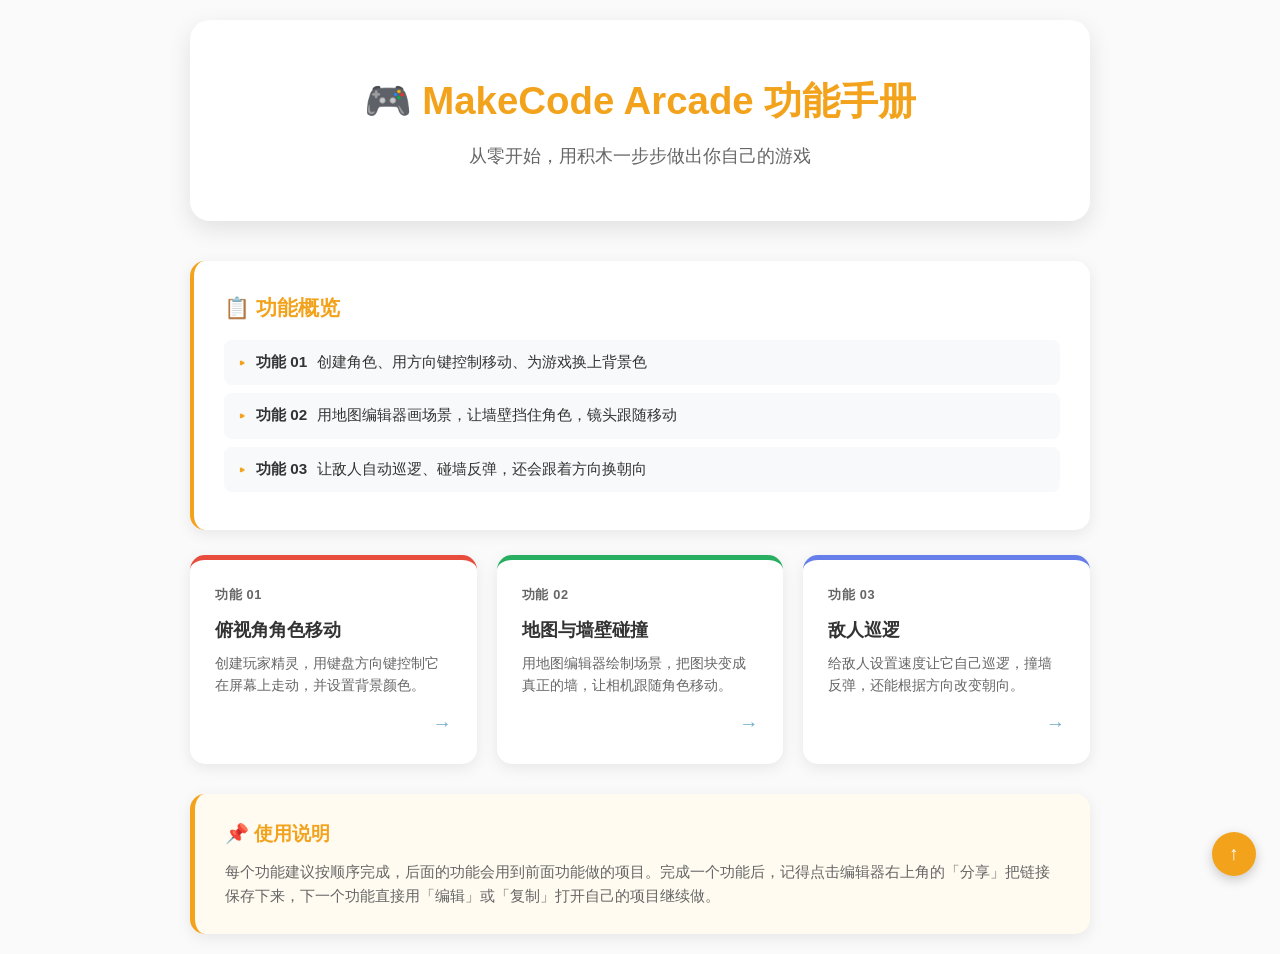
==== index.html @ 5dc2c2de "init" ====
<!DOCTYPE html>
<html lang="zh-CN">
<head>
<meta charset="UTF-8">
<meta name="viewport" content="width=device-width, initial-scale=1.0">
<title>MakeCode Arcade 课程 · 功能手册</title>
<link rel="stylesheet" href="styles.css">
<script src="config.js"></script>
</head>
<body>
<div class="container">

<!-- 页头 -->
<div class="index-header">
<h1>🎮 MakeCode Arcade 功能手册</h1>
<p class="subtitle">从零开始，用积木一步步做出你自己的游戏</p>
</div>

<!-- 功能概览 -->
<div class="content-card features-card">
<div class="section-title">📋 功能概览</div>
<ul class="feature-list">
<li data-module="1"><strong>功能 01</strong> 创建角色、用方向键控制移动、为游戏换上背景色</li>
<li data-module="2"><strong>功能 02</strong> 用地图编辑器画场景，让墙壁挡住角色，镜头跟随移动</li>
<li data-module="3"><strong>功能 03</strong> 让敌人自动巡逻、碰墙反弹，还会跟着方向换朝向</li>
</ul>
</div>

<!-- 功能入口卡片
     需要新增功能时：复制下面一张 <a> 卡片，改链接、标题和描述即可。
     卡片会自动按顺序配色（第 4 张为橙色、第 5 张为蓝色、第 6 张为红色……） -->
<div class="module-grid module-grid-3">
<a href="module-01.html" class="module-card" data-module="1">
<div class="module-num">功能 01</div>
<h2>俯视角角色移动</h2>
<p>创建玩家精灵，用键盘方向键控制它在屏幕上走动，并设置背景颜色。</p>
<div class="arrow">→</div>
</a>
<a href="module-02.html" class="module-card" data-module="2">
<div class="module-num">功能 02</div>
<h2>地图与墙壁碰撞</h2>
<p>用地图编辑器绘制场景，把图块变成真正的墙，让相机跟随角色移动。</p>
<div class="arrow">→</div>
</a>
<a href="module-03.html" class="module-card" data-module="3">
<div class="module-num">功能 03</div>
<h2>敌人巡逻</h2>
<p>给敌人设置速度让它自己巡逻，撞墙反弹，还能根据方向改变朝向。</p>
<div class="arrow">→</div>
</a>
</div>

<!-- 使用说明 -->
<div class="note-card">
<h2>📌 使用说明</h2>
<p>每个功能建议按顺序完成，后面的功能会用到前面功能做的项目。完成一个功能后，记得点击编辑器右上角的「分享」把链接保存下来，下一个功能直接用「编辑」或「复制」打开自己的项目继续做。</p>
</div>

</div>
<button class="back-to-top" onclick="window.scrollTo({top: 0, behavior: 'smooth'})">↑</button>
</body>
</html>
---- styles.css ----
/* =========================================================
   网页课件风格模板 · styles.css
   ---------------------------------------------------------
   使用步骤：
   1. 把「课件模板」文件夹复制成你的新课件目录
   2. 总览页用 index.html 的骨架，内容页用 module.html 的骨架
   3. 换整套配色：改下方 :root 里的主题色变量即可
   4. 内容页换模块专属色：在该页 <head> 中覆盖 --page-accent 和
      --page-soft 两个变量，无需再写其他样式

   常用模块色示例（内容页 <style> 里覆盖）：
   :root { --page-accent:#27ae60; --page-soft:#f0f9ff; }  绿色
   :root { --page-accent:#e74c3c; --page-soft:#fff5f5; }  红色
   :root { --page-accent:#8e44ad; --page-soft:#f9f5ff; }  紫色
   :root { --page-accent:#F3A21C; --page-soft:#fffbf0; }  橙色
   ========================================================= */

* {
    margin: 0;
    padding: 0;
    box-sizing: border-box;
}

:root {
    /* === 主题色（换一套课件只改这里） === */
    --primary: #F3A21C;     /* 主色：大标题 / 老师注记 / 返回顶部 */
    --secondary: #72ACC8;   /* 辅色：返回导航 / 节点树子项 */
    --accent: #667eea;      /* 强调色：卡片左边线 / 代码块 */
    --bg: #fafafa;
    --card-bg: #ffffff;
    --text: #333333;
    --text-muted: #666666;
    --border: #e0e0e0;

    /* === 内容页模块色（在该页 <head> 里覆盖） === */
    --page-accent: #667eea;  /* 本页强调色：步骤编号 / 步骤卡片左边线 */
    --page-soft: #f5f7ff;    /* 本页流程图浅色底 */
}

body {
    font-family: 'Segoe UI', Tahoma, Geneva, Verdana, sans-serif;
    line-height: 1.6;
    color: var(--text);
    background: var(--bg);
    min-height: 100vh;
    padding: 20px;
}

/* === 布局容器 === */
.container {
    max-width: 900px;
    margin: 0 auto;
}

.container-wide {
    max-width: 1200px;
    margin: 0 auto;
}

/* === 返回导航 === */
.back-nav {
    display: inline-flex;
    align-items: center;
    gap: 8px;
    color: var(--secondary);
    text-decoration: none;
    font-size: 0.95em;
    font-weight: 500;
    margin-bottom: 30px;
    padding: 8px 16px;
    background: white;
    border-radius: 25px;
    box-shadow: 0 2px 8px rgba(0,0,0,0.08);
    transition: all 0.3s ease;
}

.back-nav:hover {
    background: var(--secondary);
    color: white;
    box-shadow: 0 4px 15px rgba(114,172,200,0.4);
}

/* === 内容页页头 === */
.page-header {
    background: white;
    border-radius: 20px;
    padding: 40px;
    text-align: center;
    box-shadow: 0 8px 25px rgba(0,0,0,0.1);
    margin-bottom: 40px;
}

.page-header .module-tag {
    display: inline-block;
    background: var(--primary);
    color: white;
    padding: 4px 16px;
    border-radius: 20px;
    font-size: 0.85em;
    font-weight: 600;
    margin-bottom: 12px;
}

.page-header h1 {
    font-size: 2em;
    color: var(--text);
    margin-bottom: 8px;
}

.page-header p {
    color: var(--text-muted);
    font-size: 1.1em;
}

/* === 内容卡片 === */
.content-card {
    background: white;
    border-radius: 15px;
    padding: 30px;
    margin-bottom: 25px;
    box-shadow: 0 4px 15px rgba(0,0,0,0.08);
    border-left: 4px solid var(--accent);
    transition: all 0.3s ease;
}

.content-card:hover {
    box-shadow: 0 8px 25px rgba(0,0,0,0.12);
}

.content-card.features-card { border-left-color: var(--primary); }
.content-card.tree-card    { border-left-color: var(--secondary); }
.content-card.logic-card   { border-left-color: var(--accent); }

.section-title {
    font-size: 1.3em;
    font-weight: 600;
    margin-bottom: 16px;
    color: var(--primary);
    display: flex;
    align-items: center;
    gap: 8px;
}

.tree-card .section-title  { color: var(--secondary); }
.logic-card .section-title { color: var(--accent); }

/* === 步骤卡片（内容页） ===
   颜色跟随本页 --page-accent 变量 */
.step-card {
    border-left-color: var(--page-accent);
}

.step-card .section-title {
    color: var(--page-accent);
}

.step-card .code-block {
    border-left-color: var(--page-accent);
}

.step-num {
    display: inline-block;
    background: var(--page-accent);
    color: white;
    padding: 2px 10px;
    border-radius: 12px;
    font-size: 0.85em;
    margin-right: 8px;
}

/* === 步骤操作说明列表 ===
   只作用于步骤卡片里的有序列表，避免影响卡片内的检查清单等 */
.step-card ol {
    list-style: none;
    padding: 0;
    margin: 8px 0 0;
    counter-reset: step-item;
}

.step-card ol li {
    counter-increment: step-item;
    position: relative;
    padding: 6px 0 6px 28px;
    font-size: 0.95em;
    line-height: 1.55;
}

.step-card ol li::before {
    content: counter(step-item) ".";
    position: absolute;
    left: 0;
    top: 6px;
    color: var(--page-accent);
    font-weight: 600;
    font-size: 0.9em;
    width: 22px;
    padding-right: 4px;
    text-align: right;
    box-sizing: border-box;
}

/* === 步骤插图尺寸统一 ===
   通过内联 style 精确控制每张图宽度；
   以下 class 只设高度自动与最大宽度保护 */
.fig-img {
    width: auto;
    max-width: 100%;
    height: auto;
    border-radius: 8px;
    border: 1px solid var(--border);
    margin: 14px 0 0 28px;
    display: block;
}

.fig-img + .img-caption {
    margin-top: 6px;
}

/* 大图（UI/编辑器等接近全屏的截图）：不缩进、整体居中 */
.fig-img.fig-wide {
    margin-left: auto;
    margin-right: auto;
}
.fig-img.fig-wide + .img-caption {
    text-align: center;
    margin-left: 0;
}

/* === 列表 === */
.feature-list {
    list-style: none;
    padding: 0;
}

.feature-list li {
    padding: 10px 14px;
    margin-bottom: 8px;
    background: #f8f9fa;
    border-radius: 8px;
    font-size: 0.95em;
    display: flex;
    align-items: flex-start;
    gap: 10px;
}

.feature-list li::before {
    content: '▸';
    color: var(--primary);
    font-weight: bold;
    flex-shrink: 0;
    margin-top: 1px;
}

.feature-list li strong {
    color: var(--text);
}

/* === 节点树 === */
.node-tree {
    font-family: 'Consolas', 'Monaco', 'Courier New', monospace;
    font-size: 0.92em;
    background: #f5f7ff;
    border-radius: 10px;
    padding: 20px;
    border: 1px solid #e8ecf4;
}

.node-tree .root {
    color: var(--accent);
    font-weight: bold;
}

.node-tree .child {
    color: var(--secondary);
    padding-left: 24px;
    display: block;
    margin-top: 4px;
}

.node-tree .note {
    color: var(--text-muted);
    font-style: italic;
    padding-left: 24px;
}

/* === 代码块 === */
.code-block {
    background: #f5f5f5;
    border-radius: 10px;
    border-left: 4px solid var(--accent);
    padding: 20px;
    overflow-x: auto;
    margin-top: 12px;
}

.code-block pre {
    margin: 0;
    font-family: 'Consolas', 'Monaco', 'Courier New', monospace;
    font-size: 0.88em;
    line-height: 1.7;
    color: #333;
    white-space: pre;
}

/* === 流程图（内容页） === */
.flow-box {
    background: var(--page-soft);
    border-radius: 10px;
    padding: 16px 20px;
    font-family: monospace;
    line-height: 2;
    white-space: pre-wrap;
}

/* === 提醒框（可选） === */
.warn-box {
    margin-top: 14px;
    padding: 12px 16px;
    background: #fdf2f8;
    border-radius: 8px;
    border-left: 4px solid #d946ef;
    color: #701a75;
    font-size: 0.9em;
}

/* === 说明文字（可选） === */
.hint {
    color: var(--text-muted);
    font-size: 0.9em;
    margin-bottom: 12px;
}

.note-text {
    margin-top: 14px;
    color: var(--text-muted);
    font-size: 0.9em;
}

/* === 老师注记 === */
.teacher-note {
    background: #fffbf0;
    border-radius: 15px;
    padding: 25px;
    margin-top: 30px;
    border-left: 4px solid var(--primary);
    box-shadow: 0 4px 15px rgba(0,0,0,0.08);
}

.teacher-note .section-title {
    color: var(--primary);
}

.teacher-note .feature-list li {
    display: block;
    padding: 14px 18px 14px 34px;
    line-height: 1.7;
    position: relative;
}

.teacher-note .feature-list li::before {
    position: absolute;
    left: 14px;
    top: 16px;
}

.teacher-note .feature-list li strong {
    display: inline-block;
    margin-bottom: 2px;
}

/* === 总览页页头 === */
.index-header {
    background: white;
    border-radius: 20px;
    padding: 50px 40px;
    text-align: center;
    box-shadow: 0 8px 25px rgba(0,0,0,0.1);
    margin-bottom: 40px;
}

.index-header h1 {
    font-size: 2.4em;
    color: var(--primary);
    margin-bottom: 10px;
}

.index-header .subtitle {
    color: var(--text-muted);
    font-size: 1.15em;
}

/* === 模块卡片网格 === */
.module-grid {
    display: grid;
    grid-template-columns: repeat(auto-fit, minmax(280px, 1fr));
    gap: 20px;
    margin-bottom: 30px;
}

/* 固定三列（模块数较少时用） */
.module-grid-3 {
    grid-template-columns: repeat(3, 1fr);
}

.module-card {
    background: white;
    border-radius: 15px;
    padding: 25px;
    text-decoration: none;
    color: var(--text);
    box-shadow: 0 4px 15px rgba(0,0,0,0.08);
    transition: all 0.3s ease;
    display: flex;
    flex-direction: column;
    gap: 12px;
    border-top: 5px solid var(--accent);
    position: relative;
    overflow: hidden;
}

/* 自动配色（不需要可删除；单独配色的卡片用行内样式覆盖） */
.module-card:nth-child(1) { border-top-color: #e74c3c; }
.module-card:nth-child(2) { border-top-color: #27ae60; }
.module-card:nth-child(3) { border-top-color: #667eea; }
.module-card:nth-child(4) { border-top-color: #F3A21C; }
.module-card:nth-child(5) { border-top-color: #72ACC8; }
.module-card:nth-child(6) { border-top-color: #e74c3c; }
.module-card:nth-child(7) { border-top-color: #27ae60; }
.module-card:nth-child(8) { border-top-color: #667eea; }
.module-card:nth-child(9) { border-top-color: #F3A21C; }

.module-card:hover {
    transform: translateY(-5px);
    box-shadow: 0 12px 30px rgba(0,0,0,0.15);
}

.module-card .module-num {
    font-size: 0.8em;
    font-weight: 700;
    color: var(--text-muted);
    letter-spacing: 0.05em;
    text-transform: uppercase;
}

.module-card h2 {
    font-size: 1.15em;
    color: var(--text);
    line-height: 1.3;
}

.module-card p {
    font-size: 0.9em;
    color: var(--text-muted);
    line-height: 1.5;
}

.module-card .arrow {
    color: var(--secondary);
    font-size: 1.2em;
    font-weight: bold;
    align-self: flex-end;
    margin-top: auto;
}

/* === 总览页注记卡片 === */
.note-card {
    background: #fffbf0;
    border-radius: 15px;
    padding: 25px 30px;
    border-left: 5px solid var(--primary);
    box-shadow: 0 4px 15px rgba(0,0,0,0.08);
}

.note-card h2 {
    font-size: 1.2em;
    color: var(--primary);
    margin-bottom: 10px;
    display: flex;
    align-items: center;
    gap: 8px;
}

.note-card p {
    color: var(--text-muted);
    font-size: 0.95em;
    line-height: 1.6;
}

.note-card ul {
    margin-top: 12px;
    padding-left: 20px;
}

.note-card li {
    color: var(--text-muted);
    font-size: 0.9em;
    margin-bottom: 6px;
}

/* === 内联代码 === */
code {
    font-family: 'Consolas', 'Monaco', 'Courier New', monospace;
    font-size: 0.9em;
    background: #f3f4f6;
    color: #d73a49;
    padding: 2px 6px;
    border-radius: 4px;
}

/* === 步骤插图 === */
.fig-img {
    max-width: 100%;
    border-radius: 8px;
    border: 1px solid var(--border);
    margin: 14px 0 0 28px;
    display: block;
}

.fig-img + .img-caption {
    margin-top: 6px;
}

/* === 图片说明 === */
.img-caption {
    text-align: left;
    margin-left: 30px;
    font-size: 0.82em;
    color: var(--text-muted);
    margin-top: 10px;
    font-style: italic;
}

/* === 表格 === */
.tbl-wrap {
    overflow-x: auto;
    margin-top: 12px;
}

table.tbl {
    width: 100%;
    border-collapse: collapse;
    font-size: 0.9em;
    background: #fff;
}

.tbl th,
.tbl td {
    border: 1px solid var(--border);
    padding: 8px 12px;
    text-align: left;
    vertical-align: top;
}

.tbl th {
    background: var(--page-soft);
    font-weight: 600;
}

.tbl tbody tr:nth-child(even) td {
    background: #fafafa;
}

/* === 检查清单 === */
.check-list {
    list-style: none;
    padding: 0;
}

.check-list li {
    padding: 8px 12px;
    margin-bottom: 6px;
    background: #f8f9fa;
    border-radius: 8px;
    font-size: 0.95em;
}

.check-list li::before {
    content: '☐';
    color: var(--page-accent);
    font-weight: bold;
    margin-right: 10px;
}

/* === 易错点列表（主项 + 子检查点嵌套） === */
.warn-list {
    list-style: none;
    padding: 0;
    margin: 0;
}

.warn-list > li {
    position: relative;
    padding: 11px 0 11px 30px;
    font-size: 0.95em;
    line-height: 1.65;
    border-bottom: 1px dashed var(--border);
}

.warn-list > li:last-child {
    border-bottom: none;
}

.warn-list > li::before {
    content: '⚠';
    position: absolute;
    left: 2px;
    top: 11px;
    font-size: 0.95em;
    color: #e67e22;
}

.warn-list li strong {
    color: var(--text);
    font-weight: 700;
}

.warn-list ul {
    list-style: none;
    padding: 0;
    margin: 8px 0 0;
}

.warn-list ul li {
    position: relative;
    padding: 4px 0 4px 20px;
    font-size: 0.93em;
    line-height: 1.6;
    color: var(--text-muted);
}

.warn-list ul li::before {
    content: '▸';
    position: absolute;
    left: 2px;
    top: 4px;
    color: var(--page-accent);
    font-weight: bold;
}

/* === 扩展挑战列表（编号圆标卡片 + 提示嵌套） === */
.challenge-list {
    list-style: none;
    padding: 0;
    margin: 0;
    counter-reset: challenge;
}

.challenge-list > li {
    position: relative;
    padding: 12px 16px 12px 50px;
    margin-bottom: 10px;
    background: var(--page-soft);
    border: 1px solid var(--border);
    border-radius: 10px;
    font-size: 0.95em;
    line-height: 1.6;
}

.challenge-list > li::before {
    counter-increment: challenge;
    content: counter(challenge);
    position: absolute;
    left: 13px;
    top: 13px;
    width: 24px;
    height: 24px;
    background: var(--page-accent);
    color: #fff;
    border-radius: 50%;
    text-align: center;
    line-height: 24px;
    font-size: 0.85em;
    font-weight: 700;
}

.challenge-list li strong {
    color: var(--text);
    font-weight: 700;
}

.challenge-list ul {
    list-style: none;
    padding: 0;
    margin: 8px 0 0;
}

.challenge-list ul li {
    position: relative;
    padding: 4px 0 4px 20px;
    font-size: 0.93em;
    line-height: 1.6;
    color: var(--text-muted);
}

.challenge-list ul li::before {
    content: '▸';
    position: absolute;
    left: 2px;
    top: 4px;
    color: var(--page-accent);
    font-weight: bold;
}

/* === 返回顶部 === */
.back-to-top {
    position: fixed;
    bottom: 24px;
    right: 24px;
    width: 44px;
    height: 44px;
    border-radius: 50%;
    background: var(--primary);
    color: white;
    border: none;
    font-size: 1.2em;
    cursor: pointer;
    box-shadow: 0 4px 12px rgba(0,0,0,0.2);
    transition: all 0.3s ease;
    z-index: 999;
    display: flex;
    align-items: center;
    justify-content: center;
}

.back-to-top:hover {
    transform: translateY(-3px);
    box-shadow: 0 6px 18px rgba(0,0,0,0.25);
    background: #e09518;
}

/* === 入场动画 === */
@keyframes fadeInUp {
    from {
        opacity: 0;
        transform: translateY(20px);
    }
    to {
        opacity: 1;
        transform: translateY(0);
    }
}

.index-header { animation: fadeInUp 0.5s ease forwards; }
.module-card  { animation: fadeInUp 0.5s ease forwards; }
.note-card    { animation: fadeInUp 0.5s ease forwards; animation-delay: 0.6s; }

.module-card:nth-child(1) { animation-delay: 0.1s; }
.module-card:nth-child(2) { animation-delay: 0.2s; }
.module-card:nth-child(3) { animation-delay: 0.3s; }
.module-card:nth-child(4) { animation-delay: 0.4s; }
.module-card:nth-child(5) { animation-delay: 0.5s; }
.module-card:nth-child(6) { animation-delay: 0.6s; }
.module-card:nth-child(7) { animation-delay: 0.7s; }
.module-card:nth-child(8) { animation-delay: 0.8s; }
.module-card:nth-child(9) { animation-delay: 0.9s; }

/* === 响应式 === */
@media (max-width: 768px) {
    body {
        padding: 12px;
    }

    .page-header {
        padding: 30px 20px;
    }

    .page-header h1 {
        font-size: 1.6em;
    }

    .content-card {
        padding: 20px;
    }

    .index-header {
        padding: 35px 20px;
    }

    .index-header h1 {
        font-size: 1.8em;
    }

    .module-grid,
    .module-grid-3 {
        grid-template-columns: 1fr;
    }

    .code-block {
        font-size: 0.82em;
        padding: 14px;
    }
}
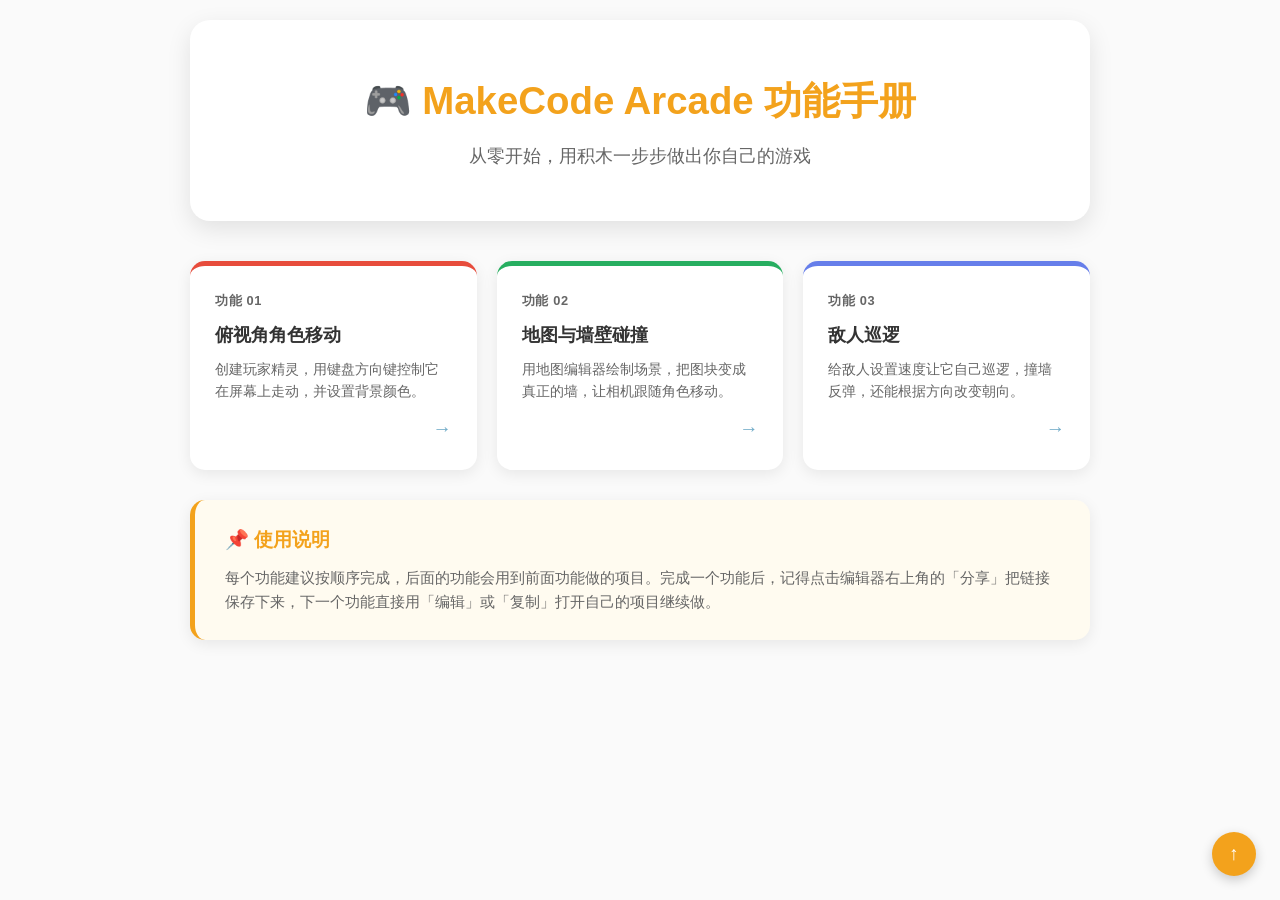
==== commit 7c301cd1: "Update index.html" ====
--- a/index.html
+++ b/index.html
@@ -14,16 +14,6 @@
 <div class="index-header">
 <h1>🎮 MakeCode Arcade 功能手册</h1>
 <p class="subtitle">从零开始，用积木一步步做出你自己的游戏</p>
-</div>
-
-<!-- 功能概览 -->
-<div class="content-card features-card">
-<div class="section-title">📋 功能概览</div>
-<ul class="feature-list">
-<li data-module="1"><strong>功能 01</strong> 创建角色、用方向键控制移动、为游戏换上背景色</li>
-<li data-module="2"><strong>功能 02</strong> 用地图编辑器画场景，让墙壁挡住角色，镜头跟随移动</li>
-<li data-module="3"><strong>功能 03</strong> 让敌人自动巡逻、碰墙反弹，还会跟着方向换朝向</li>
-</ul>
 </div>
 
 <!-- 功能入口卡片
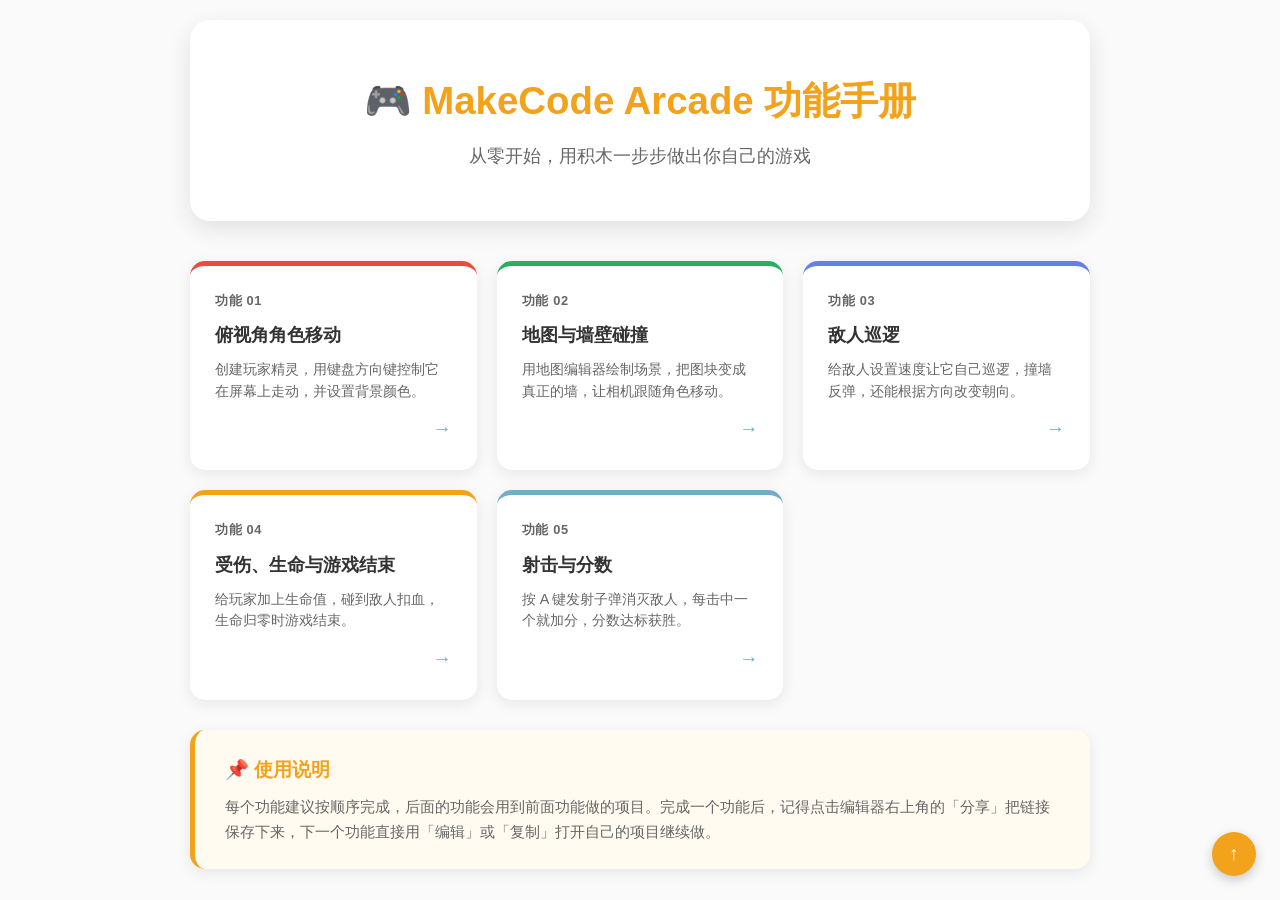
==== commit 276800c6: "Add course modules 04 and 05 with content Add two new course modules: - Module 04: Life system and g" ====
--- a/index.html
+++ b/index.html
@@ -38,6 +38,18 @@
 <p>给敌人设置速度让它自己巡逻，撞墙反弹，还能根据方向改变朝向。</p>
 <div class="arrow">→</div>
 </a>
+<a href="module-04.html" class="module-card" data-module="4">
+<div class="module-num">功能 04</div>
+<h2>受伤、生命与游戏结束</h2>
+<p>给玩家加上生命值，碰到敌人扣血，生命归零时游戏结束。</p>
+<div class="arrow">→</div>
+</a>
+<a href="module-05.html" class="module-card" data-module="5">
+<div class="module-num">功能 05</div>
+<h2>射击与分数</h2>
+<p>按 A 键发射子弹消灭敌人，每击中一个就加分，分数达标获胜。</p>
+<div class="arrow">→</div>
+</a>
 </div>
 
 <!-- 使用说明 -->
